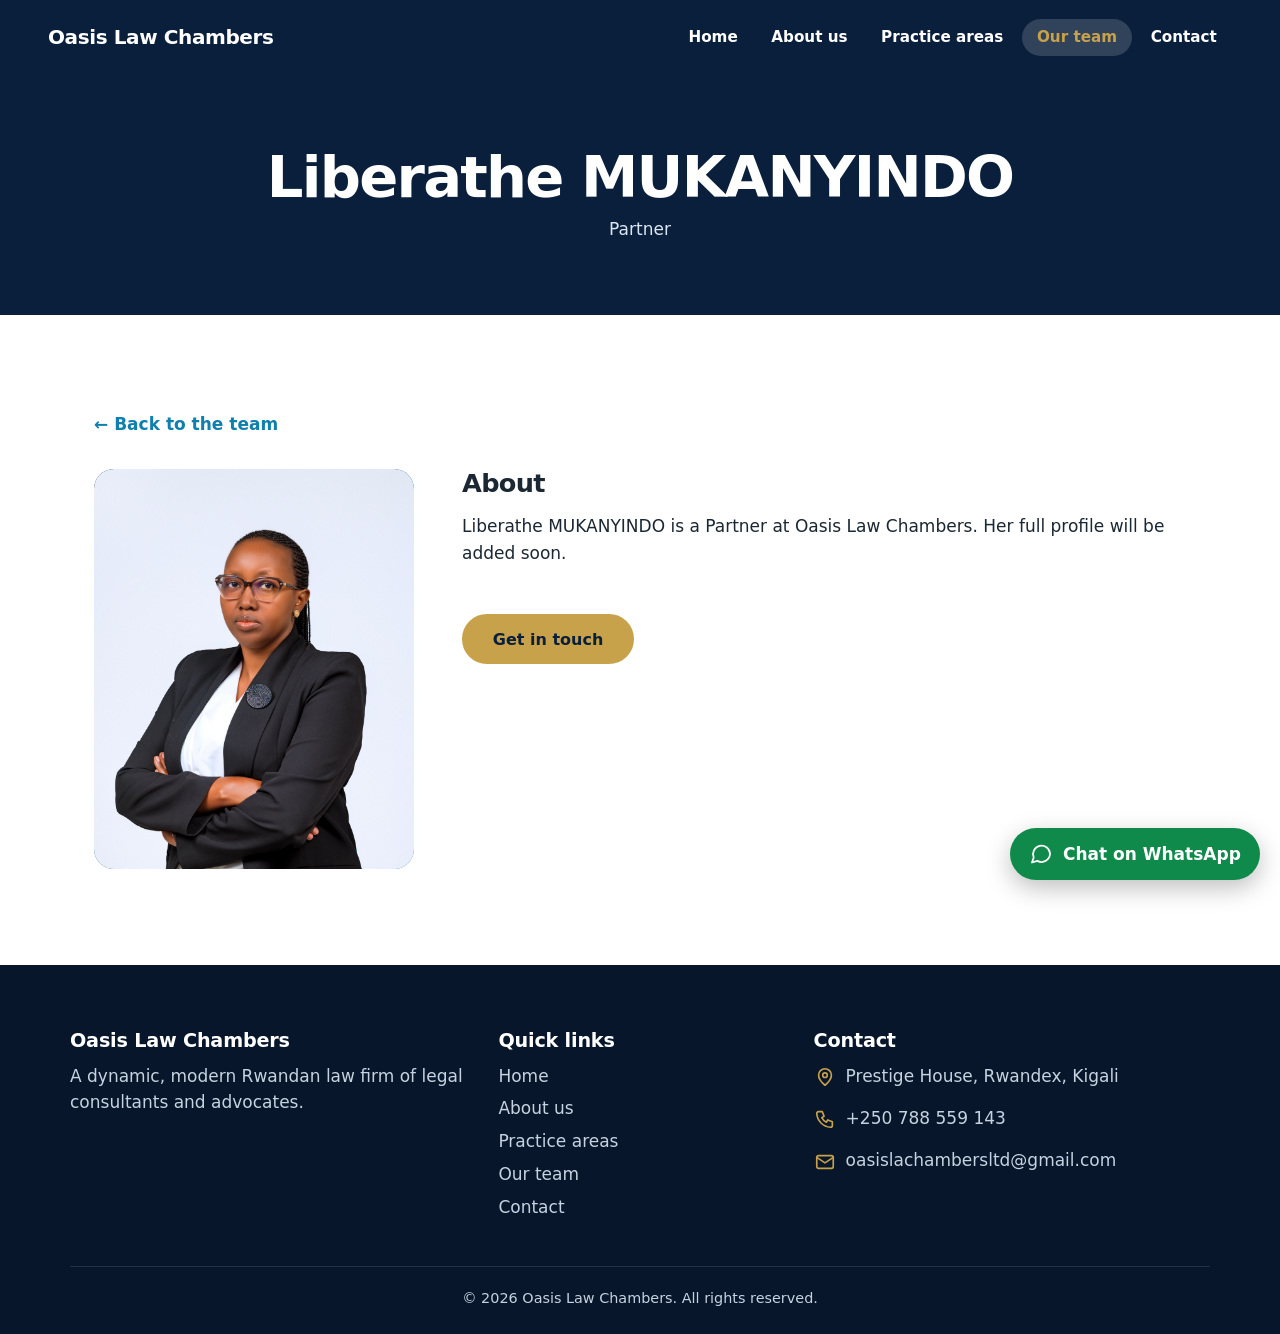
==== liberathe-mukanyindo.html @ 4e29ef84 "Oasis Law Chambers website" ====
<!DOCTYPE html>
<html lang="en">
<head>
  <meta charset="utf-8">
  <meta name="viewport" content="width=device-width, initial-scale=1">
  <title>Liberathe MUKANYINDO | Oasis Law Chambers</title>
  <meta name="description" content="Liberathe MUKANYINDO, Partner at Oasis Law Chambers, Kigali.">
  <link rel="icon" href="favicon.ico" sizes="any">
  <link rel="icon" href="favicon.png" type="image/png">
  <link rel="stylesheet" href="style.css">
</head>
<body>

  <header class="top">
    <a class="brand" href="index.html">Oasis Law Chambers</a>
    <nav>
      <a href="index.html">Home</a>
      <a href="about.html">About us</a>
      <a href="practice.html">Practice areas</a>
      <a href="team.html" class="active">Our team</a>
      <a href="contact.html">Contact</a>
    </nav>
  </header>

  <main>
    <section class="pagehead">
      <h1>Liberathe MUKANYINDO</h1>
      <p>Partner</p>
    </section>

    <section class="section">
      <a class="back" href="team.html">&larr; Back to the team</a>
      <div class="profile">
        <aside>
          <div class="photo"><span>LM</span><img src="images/Liberathe.png" alt="Liberathe MUKANYINDO" onerror="this.remove()"></div>
        </aside>

        <div>
          <h2>About</h2>
          <p>Liberathe MUKANYINDO is a Partner at Oasis Law Chambers. Her full profile will be added soon.</p>
          <!-- When her details arrive, add: facts list, areas of practice, education and previous roles -->
          <a class="btn" href="contact.html">Get in touch</a>
        </div>
      </div>
    </section>
  </main>

  <footer>
    <div class="fgrid">
      <div>
        <h3>Oasis Law Chambers</h3>
        <p>A dynamic, modern Rwandan law firm of legal consultants and advocates.</p>
      </div>
      <div>
        <h3>Quick links</h3>
        <a href="index.html">Home</a>
        <a href="about.html">About us</a>
        <a href="practice.html">Practice areas</a>
        <a href="team.html">Our team</a>
        <a href="contact.html">Contact</a>
      </div>
      <div>
        <h3>Contact</h3>
        <p>Prestige House, Rwandex, Kigali</p>
        <p><a href="tel:+250788559143">+250 788 559 143</a></p>
        <p><a href="mailto:oasislachambersltd@gmail.com">oasislachambersltd@gmail.com</a></p>
      </div>
    </div>
    <p class="copy">&copy; 2026 Oasis Law Chambers. All rights reserved.</p>
  </footer>

  <a class="whatsapp" href="https://wa.me/250788559143?text=Hello%20Oasis%20Law%20Chambers%2C%20I%20would%20like%20some%20legal%20advice." target="_blank" rel="noopener" aria-label="Chat with us on WhatsApp">
    <svg viewBox="0 0 24 24" aria-hidden="true"><path d="M21 11.5a8.5 8.5 0 0 1-12.6 7.4L3 20.5l1.7-5A8.5 8.5 0 1 1 21 11.5z"/></svg>
    <span>Chat on WhatsApp</span>
  </a>

  <script src="script.js"></script>
</body>
</html>
---- style.css ----
/* ===== Colors and motion: change them here and they update everywhere ===== */
:root {
  --navy: #0A1F3C;
  --blue: #1BA8E0;
  --blue-dark: #0F7FAE;
  --gold: #C8A24A;
  --ink: #1B2733;
  --mute: #5A6672;
  --paper: #F5F6F8;
  --line: #E1E6EB;
  --hh: 76px;                                   /* header height */
  --spring: cubic-bezier(0.22, 1, 0.36, 1);     /* smooth settle, no bounce */
  --font: -apple-system, BlinkMacSystemFont, "SF Pro Display", "Segoe UI", system-ui, sans-serif;
}

/* ===== Base text: system font, tight headings, comfortable body ===== */
* { box-sizing: border-box; }
html { scroll-behavior: smooth; }

body {
  margin: 0;
  font-family: var(--font);
  font-size: 17px;
  line-height: 1.55;
  color: var(--ink);
  background: #fff;
  -webkit-font-smoothing: antialiased;
}

h1, h2, h3, .display {
  font-family: var(--font);
  font-weight: 700;
  margin: 0 0 0.6rem;
}

h1, .display { font-size: clamp(2.4rem, 6vw, 4.4rem); line-height: 1.05; letter-spacing: -0.03em; }
h2 { font-size: clamp(1.9rem, 3.6vw, 2.8rem); line-height: 1.1; letter-spacing: -0.025em; }
h3 { font-size: 1.2rem; line-height: 1.25; letter-spacing: -0.01em; color: var(--navy); }
p { margin: 0 0 1rem; }
a { color: var(--blue-dark); }
:focus-visible { outline: 3px solid var(--blue); outline-offset: 3px; }

/* ===== Top info bar (home page) ===== */
.infobar {
  display: flex;
  flex-wrap: wrap;
  justify-content: space-between;
  align-items: center;
  gap: 0.4rem 1.5rem;
  padding: 0.5rem clamp(1rem, 4vw, 3rem);
  background: #07162b;
  color: #c6d2df;
  font-size: 0.88rem;
}

.infobar div { display: flex; flex-wrap: wrap; gap: 0.3rem 1.5rem; }
.infobar a { color: #c6d2df; text-decoration: none; }
.infobar a:hover { color: var(--gold); }
.infobar .tag { color: var(--gold); font-weight: 600; }

/* ===== Header: clear over the banner, frosted glass after scrolling ===== */
.top {
  position: sticky;
  top: 0;
  z-index: 50;
  display: flex;
  align-items: center;
  justify-content: space-between;
  gap: 1rem;
  height: var(--hh);
  margin-bottom: calc(var(--hh) * -1);
  padding: 0 clamp(1rem, 4vw, 3rem);
  background: transparent;
  border-bottom: 1px solid transparent;
  transition: background 0.35s, border-color 0.35s, -webkit-backdrop-filter 0.35s, backdrop-filter 0.35s;
}

.top.solid {
  background: rgba(10, 31, 60, 0.86);
  border-bottom-color: rgba(255, 255, 255, 0.14);
  -webkit-backdrop-filter: blur(20px) saturate(180%);
  backdrop-filter: blur(20px) saturate(180%);
}

.brand {
  font-size: 1.25rem;
  font-weight: 700;
  letter-spacing: -0.02em;
  color: #fff;
  text-decoration: none;
}

nav { display: flex; gap: 0.2rem; }

nav a {
  padding: 0.45rem 0.95rem;
  border-radius: 999px;
  color: #fff;
  font-weight: 600;
  font-size: 0.95rem;
  text-decoration: none;
  transition: background 0.2s;
}

nav a:hover { background: rgba(255, 255, 255, 0.1); }
nav a.active { background: rgba(255, 255, 255, 0.16); color: var(--gold); }

/* ===== Buttons: pill shaped, react the instant they are pressed ===== */
.btn {
  display: inline-block;
  padding: 0.85rem 1.8rem;
  background: var(--gold);
  color: var(--navy);
  font: 600 1rem var(--font);
  border: 2px solid var(--gold);
  border-radius: 999px;
  text-decoration: none;
  cursor: pointer;
  transition: transform 0.3s var(--spring), background 0.2s, color 0.2s;
}

.btn:hover { transform: translateY(-2px); background: #d8b45c; }
.btn:active { transform: scale(0.97); transition-duration: 0.1s; }
.btn.ghost { background: transparent; color: #fff; border-color: rgba(255, 255, 255, 0.7); }
.btn.ghost:hover { background: #fff; color: var(--navy); }
.btn.dark { background: var(--navy); color: #fff; border-color: var(--navy); }
.btn.dark:hover { background: var(--blue-dark); border-color: var(--blue-dark); }
button.btn { justify-self: start; }

/* ===== Home landing slideshow ===== */
.hero-bg {
  position: relative;
  overflow: hidden;
  display: flex;
  align-items: center;
  min-height: 86vh;
  padding-top: var(--hh);
  color: #fff;
  background: var(--navy);
  touch-action: pan-y;
}

.slides { position: absolute; top: -15%; bottom: -15%; left: 0; right: 0; will-change: transform; }

.slide {
  position: absolute;
  inset: 0;
  background-size: cover;
  background-position: center;
  opacity: 0;
  transition: opacity 1.5s ease;
}

.slide.active { opacity: 1; }
.slide.active, .slide.leaving { animation: zoom 10s ease-out forwards; }

.hero-bg::before {
  content: "";
  position: absolute;
  inset: 0;
  z-index: 1;
  background: linear-gradient(90deg, rgba(10, 31, 60, 0.88), rgba(10, 31, 60, 0.4));
}

.hero { position: relative; z-index: 2; width: 100%; max-width: 1140px; margin: 0 auto; padding: 4rem 1.5rem 6rem; }
.captions { display: grid; }

.caption {
  grid-area: 1 / 1;
  opacity: 0;
  visibility: hidden;
  transition: opacity 0.7s ease, visibility 0.7s;
}

.caption.active { opacity: 1; visibility: visible; }
.hero h1, .hero .display { max-width: 16ch; margin-bottom: 1.2rem; color: #fff; }
.hero .lede { max-width: 46ch; font-size: clamp(1.15rem, 2vw, 1.4rem); line-height: 1.45; color: #e6eef7; }
.hero .small { max-width: 46ch; margin-bottom: 2rem; font-size: 0.95rem; letter-spacing: 0.01em; color: #b9c8d8; }
.hero .lede + .btn { margin-top: 1rem; }

.dots { position: absolute; left: 0; right: 0; bottom: 1.75rem; z-index: 3; display: flex; justify-content: center; gap: 0.6rem; }

.dot {
  position: relative;
  width: 10px;
  height: 10px;
  padding: 0;
  border: 0;
  border-radius: 999px;
  background: rgba(255, 255, 255, 0.45);
  cursor: pointer;
  transition: width 0.4s var(--spring), background 0.3s, transform 0.1s;
}

.dot::after { content: ""; position: absolute; inset: -12px; }
.dot:active { transform: scale(0.85); }
.dot.active { width: 30px; background: var(--gold); }

@keyframes zoom { from { transform: scale(1); } to { transform: scale(1.12); } }
@keyframes slideup { from { opacity: 0; transform: translateY(30px); } to { opacity: 1; transform: none; } }

.caption.active h1, .caption.active .display { animation: slideup 0.9s var(--spring) 0.1s backwards; }
.caption.active .lede { animation: slideup 0.9s var(--spring) 0.25s backwards; }
.caption.active .small { animation: slideup 0.9s var(--spring) 0.4s backwards; }
.caption.active .btn { animation: slideup 0.9s var(--spring) 0.55s backwards; }

/* ===== Banner on inner pages ===== */
.pagehead {
  padding: calc(4.5rem + var(--hh)) 1.5rem 4.5rem;
  text-align: center;
  color: #fff;
  background:
    linear-gradient(rgba(10, 31, 60, 0.82), rgba(10, 31, 60, 0.82)),
    url(images/hero.jpg) center / cover,
    var(--navy);
}

.pagehead h1 { margin: 0 0 0.5rem; font-size: clamp(2.2rem, 5vw, 3.6rem); color: #fff; animation: slideup 0.8s var(--spring) 0.1s backwards; }
.pagehead p { margin: 0; color: #dbe6f1; animation: slideup 0.8s var(--spring) 0.3s backwards; }

/* ===== Sections ===== */
.section { max-width: 1140px; margin: 0 auto; padding: 6rem 1.5rem; }
.alt { background: var(--paper); }
.center { margin-top: 3rem; text-align: center; }
.lead { max-width: 60ch; font-size: 1.15rem; color: var(--mute); }
.split { display: grid; grid-template-columns: 1fr 1.6fr; gap: 3rem; align-items: start; }
.intro { font-size: 1.35rem; line-height: 1.45; font-weight: 600; letter-spacing: -0.01em; color: var(--navy); }

.more {
  display: inline-block;
  font-weight: 600;
  color: var(--blue-dark);
  text-decoration: none;
  border-bottom: 2px solid var(--gold);
}

/* ===== Cards (practice areas, values) ===== */
.grid { display: grid; grid-template-columns: repeat(auto-fit, minmax(250px, 1fr)); gap: 1.5rem; margin-top: 2.5rem; }

.grid > div {
  padding: 2rem 1.75rem;
  background: #fff;
  border: 1px solid var(--line);
  border-radius: 20px;
  box-shadow: 0 1px 2px rgba(10, 31, 60, 0.04), 0 8px 24px rgba(10, 31, 60, 0.06);
  transition: transform 0.5s var(--spring), box-shadow 0.5s var(--spring);
}

.grid > div:hover { transform: translateY(-8px) scale(1.02); box-shadow: 0 2px 4px rgba(10, 31, 60, 0.05), 0 24px 48px rgba(10, 31, 60, 0.14); }
.grid > div:active { transform: scale(0.99); transition-duration: 0.1s; }
.grid p { margin: 0 0 0.5rem; color: var(--mute); }
.grid .more { margin-top: 0.6rem; }

.icon {
  display: block;
  box-sizing: content-box;
  width: 26px;
  height: 26px;
  padding: 14px;
  margin-bottom: 1.2rem;
  border-radius: 50%;
  background: #e6f5fc;
  fill: none;
  stroke: var(--blue-dark);
  stroke-width: 1.8;
  stroke-linecap: round;
  stroke-linejoin: round;
  transition: background 0.3s, stroke 0.3s, transform 0.5s var(--spring);
}

.grid > div:hover .icon, .vm > div:hover .icon { background: var(--navy); stroke: var(--gold); transform: scale(1.1); }

/* ===== About page ===== */
.about-text { max-width: 760px; }

.clients {
  margin-top: 2.5rem;
  padding: 1.75rem;
  background: var(--paper);
  border-radius: 20px;
}

.clients p { margin: 0 0 0.8rem; font-weight: 600; color: var(--navy); }
.clients ul { display: flex; flex-wrap: wrap; gap: 0.6rem; list-style: none; padding: 0; margin: 0; }
.clients li { padding: 0.35rem 1rem; background: #fff; border: 1px solid var(--line); border-radius: 999px; }
.clients li.more-pill { border-color: var(--gold); font-weight: 600; }

.vm { display: grid; grid-template-columns: repeat(auto-fit, minmax(280px, 1fr)); gap: 1.5rem; margin: 3rem 0; }

.vm > div {
  padding: 2.5rem;
  background: var(--navy);
  color: #fff;
  border-radius: 24px;
  transition: transform 0.5s var(--spring);
}

.vm > div:hover { transform: translateY(-6px) scale(1.01); }
.vm h3 { font-size: 1.5rem; color: var(--gold); }
.vm p { margin: 0; color: #dbe6f1; }
.vm .icon { background: rgba(255, 255, 255, 0.1); stroke: var(--gold); }
.values-title { margin: 0; font-size: 1.8rem; }

/* ===== Team cards and profile pages ===== */
.team-grid { display: grid; grid-template-columns: repeat(auto-fit, minmax(260px, 1fr)); gap: 1.75rem; margin-top: 2.5rem; }

.member {
  display: block;
  overflow: hidden;
  background: #fff;
  border: 1px solid var(--line);
  border-radius: 20px;
  color: inherit;
  text-decoration: none;
  box-shadow: 0 1px 2px rgba(10, 31, 60, 0.04), 0 8px 24px rgba(10, 31, 60, 0.06);
  transition: transform 0.5s var(--spring), box-shadow 0.5s var(--spring);
}

.member:hover { transform: translateY(-8px) scale(1.02); box-shadow: 0 24px 48px rgba(10, 31, 60, 0.16); }
.member:active { transform: scale(0.99); transition-duration: 0.1s; }

.photo {
  position: relative;
  display: grid;
  place-items: center;
  aspect-ratio: 4 / 5;
  overflow: hidden;
  background: linear-gradient(135deg, var(--navy), var(--blue-dark));
  color: var(--gold);
  font: 600 3rem var(--font);
}

.photo img { position: absolute; inset: 0; width: 100%; height: 100%; object-fit: cover; transition: transform 0.8s var(--spring); }
.member:hover .photo img { transform: scale(1.08); }
.member-info { padding: 1.25rem 1.5rem 1.6rem; }
.member h3 { margin: 0 0 0.2rem; }
.member .role { margin: 0 0 0.5rem; color: var(--blue-dark); font-weight: 600; }
.member .tagline { margin: 0; color: var(--mute); font-size: 0.95rem; }

.back { display: inline-block; margin-bottom: 2rem; font-weight: 600; color: var(--blue-dark); text-decoration: none; }
.profile { display: grid; grid-template-columns: 320px 1fr; gap: 3rem; align-items: start; }
.profile aside { position: sticky; top: 6rem; }
.profile .photo { border-radius: 20px; }
.profile h2 { margin: 2.5rem 0 1rem; font-size: 1.6rem; }
.profile h2:first-child { margin-top: 0; }
.facts { list-style: none; padding: 0; margin: 1.25rem 0 0; }
.facts li { padding: 0.8rem 0; border-bottom: 1px solid var(--line); }
.facts strong { display: block; color: var(--navy); }
.chips { display: flex; flex-wrap: wrap; gap: 0.6rem; list-style: none; padding: 0; margin: 0; }
.chips li { padding: 0.4rem 1rem; background: #e6f5fc; color: var(--navy); border-radius: 999px; font-weight: 600; font-size: 0.95rem; }
.list { padding-left: 1.2rem; margin: 0 0 1rem; }
.list li { margin-bottom: 0.4rem; }
.profile .btn { margin-top: 2rem; }

/* ===== Contact page, form and map ===== */
.contact { display: grid; grid-template-columns: 1fr 1.3fr; gap: 3rem; }
.info { list-style: none; padding: 0; margin: 1.5rem 0 0; }
.info li { display: flex; align-items: center; gap: 0.8rem; margin-bottom: 1rem; }
.info a { color: var(--ink); }
.mini { flex: none; width: 24px; height: 24px; fill: none; stroke: var(--blue-dark); stroke-width: 1.8; stroke-linecap: round; stroke-linejoin: round; }

form { display: grid; gap: 1.2rem; }
label { display: grid; gap: 0.4rem; font-weight: 600; }

input, textarea, select {
  font: inherit;
  font-weight: 400;
  padding: 0.85rem 1rem;
  background: #fff;
  border: 1px solid #c9d1d9;
  border-radius: 14px;
  transition: border-color 0.2s, box-shadow 0.2s;
}

input:focus, textarea:focus, select:focus { outline: none; border-color: var(--blue); box-shadow: 0 0 0 4px rgba(27, 168, 224, 0.25); }
.hp { position: absolute; left: -9999px; }
#form-msg { margin: 0; font-weight: 600; color: var(--blue-dark); }
.mapwrap { max-width: 1140px; margin: 0 auto; padding: 0 1.5rem 5rem; }
.map { display: block; width: 100%; height: 420px; border: 0; border-radius: 24px; box-shadow: 0 12px 40px rgba(10, 31, 60, 0.14); }

/* ===== Banks strip ===== */
.band { padding: 4rem 1.5rem; background: var(--navy); color: #fff; text-align: center; }
.band p { margin: 0 0 1rem; }
.band .band-title { margin-bottom: 0.4rem; font-size: clamp(1.5rem, 3vw, 2.1rem); font-weight: 700; letter-spacing: -0.02em; }
.band .band-sub { margin-bottom: 1.5rem; color: #c6d2df; }
.band ul { display: flex; flex-wrap: wrap; justify-content: center; gap: 0.8rem; list-style: none; padding: 0; margin: 0; }
.band li { padding: 0.45rem 1.25rem; border: 1px solid rgba(255, 255, 255, 0.3); border-radius: 999px; }
.band li.more-pill { color: var(--gold); border-color: var(--gold); }

/* ===== Footer ===== */
footer { padding: 4rem clamp(1rem, 4vw, 3rem) 1.5rem; background: #07162b; color: #c6d2df; }
.fgrid { display: grid; grid-template-columns: 1.4fr 1fr 1.4fr; gap: 2rem; max-width: 1140px; margin: 0 auto; }
footer h3 { color: #fff; }
footer a { display: block; margin-bottom: 0.4rem; color: #c6d2df; text-decoration: none; }
footer a:hover { color: var(--gold); }
.copy { max-width: 1140px; margin: 2.5rem auto 0; padding-top: 1.25rem; border-top: 1px solid rgba(255, 255, 255, 0.12); text-align: center; font-size: 0.9rem; }

/* ===== WhatsApp button ===== */
.whatsapp {
  position: fixed;
  right: 1.25rem;
  bottom: 1.25rem;
  z-index: 40;
  display: flex;
  align-items: center;
  gap: 0.6rem;
  padding: 0.8rem 1.2rem;
  background: #0F8A4B;
  color: #fff;
  font-weight: 600;
  text-decoration: none;
  border-radius: 999px;
  box-shadow: 0 8px 24px rgba(0, 0, 0, 0.25);
  transition: transform 0.3s var(--spring), background 0.2s;
}

.whatsapp:hover { background: #0c6e3c; transform: translateY(-2px); }
.whatsapp:active { transform: scale(0.96); transition-duration: 0.1s; }
.whatsapp svg { width: 24px; height: 24px; fill: none; stroke: #fff; stroke-width: 1.8; stroke-linecap: round; stroke-linejoin: round; }

/* ===== Motion between pages and while scrolling ===== */
@keyframes pagein { from { opacity: 0; } to { opacity: 1; } }
body { animation: pagein 0.5s ease backwards; }
body.leaving { opacity: 0; transition: opacity 0.25s; }

.js .rv { opacity: 0; transform: translateY(28px); transition: opacity 0.8s var(--spring), transform 0.8s var(--spring); }
.js .rv.in { opacity: 1; transform: none; }

/* ===== Phones and small screens ===== */
@media (max-width: 800px) {
  .top {
    height: auto;
    margin-bottom: 0;
    flex-direction: column;
    gap: 0.4rem;
    padding: 0.7rem 1rem;
    background: rgba(10, 31, 60, 0.92);
    -webkit-backdrop-filter: blur(20px);
    backdrop-filter: blur(20px);
  }

  nav { flex-wrap: wrap; justify-content: center; }
  .hero-bg { padding-top: 0; min-height: 80vh; }
  .hero { padding: 3rem 1.25rem 5rem; }
  .pagehead { padding-top: 4rem; }
  .section { padding: 4rem 1.25rem; }
  .split, .contact, .fgrid { grid-template-columns: 1fr; gap: 1.5rem; }
  .profile { grid-template-columns: 1fr; gap: 2rem; }
  .profile aside { position: static; }
  .infobar { justify-content: center; text-align: center; }
  .whatsapp span { display: none; }
  .whatsapp { padding: 0.9rem; }
}

/* ===== Accessibility: reduced motion, transparency and contrast ===== */
@media (prefers-reduced-motion: reduce) {
  *, *::before { animation: none !important; transition: opacity 0.2s !important; }
  .js .rv { opacity: 1; transform: none; }
}

@media (prefers-reduced-transparency: reduce) {
  .top.solid, .top { -webkit-backdrop-filter: none; backdrop-filter: none; background: var(--navy); }
}

@media (prefers-contrast: more) {
  .grid > div, .member, input, textarea, select { border-color: var(--ink); }
  .top { background: var(--navy); }
}

.photo img { object-position: center 15%; }
.member:hover .photo img { transform: scale(1.03); }
.member:hover { transform: translateY(-8px); } 

/* ===== Footer contact icons ===== */
.fgrid > div:last-child p {
  position: relative;
  padding-left: 2rem;
}

.fgrid > div:last-child p::before {
  content: "";
  position: absolute;
  left: 0;
  top: 0.2rem;
  width: 22px;
  height: 22px;
  background: var(--gold);
  -webkit-mask: var(--icon) center / contain no-repeat;
  mask: var(--icon) center / contain no-repeat;
}

.fgrid > div:last-child p:nth-of-type(1) {
  --icon: url("data:image/svg+xml,%3Csvg xmlns='http://www.w3.org/2000/svg' viewBox='0 0 24 24' fill='none' stroke='black' stroke-width='1.8' stroke-linecap='round' stroke-linejoin='round'%3E%3Cpath d='M12 21s7-6 7-11a7 7 0 0 0-14 0c0 5 7 11 7 11z'/%3E%3Ccircle cx='12' cy='10' r='2.5'/%3E%3C/svg%3E");
}

.fgrid > div:last-child p:nth-of-type(2) {
  --icon: url("data:image/svg+xml,%3Csvg xmlns='http://www.w3.org/2000/svg' viewBox='0 0 24 24' fill='none' stroke='black' stroke-width='1.8' stroke-linecap='round' stroke-linejoin='round'%3E%3Cpath d='M5 4h4l2 5-2.5 1.5a11 11 0 0 0 5 5L15 13l5 2v4a2 2 0 0 1-2 2A16 16 0 0 1 3 6a2 2 0 0 1 2-2z'/%3E%3C/svg%3E");
}

.fgrid > div:last-child p:nth-of-type(3) {
  --icon: url("data:image/svg+xml,%3Csvg xmlns='http://www.w3.org/2000/svg' viewBox='0 0 24 24' fill='none' stroke='black' stroke-width='1.8' stroke-linecap='round' stroke-linejoin='round'%3E%3Crect x='3' y='5' width='18' height='14' rx='2'/%3E%3Cpath d='M3 7l9 6 9-6'/%3E%3C/svg%3E");
} 
/* ===== Statistics ===== */
.stats {
  padding: 4.5rem 1.5rem;
  background: linear-gradient(135deg, var(--navy), #0d3358);
  color: #fff;
}

.stats-grid {
  display: grid;
  grid-template-columns: repeat(auto-fit, minmax(200px, 1fr));
  gap: 2rem;
  max-width: 1140px;
  margin: 0 auto;
  text-align: center;
}

.stats-grid > div + div { border-left: 1px solid rgba(255, 255, 255, 0.14); }

.num {
  display: block;
  font-size: clamp(2.8rem, 6vw, 4.2rem);
  font-weight: 700;
  line-height: 1;
  letter-spacing: -0.03em;
  color: var(--gold);
  font-variant-numeric: tabular-nums;
}

.stats p { margin: 0.8rem 0 0; color: #c6d2df; font-size: 0.98rem; }

@media (max-width: 800px) {
  .stats-grid > div + div { border-left: 0; }
}
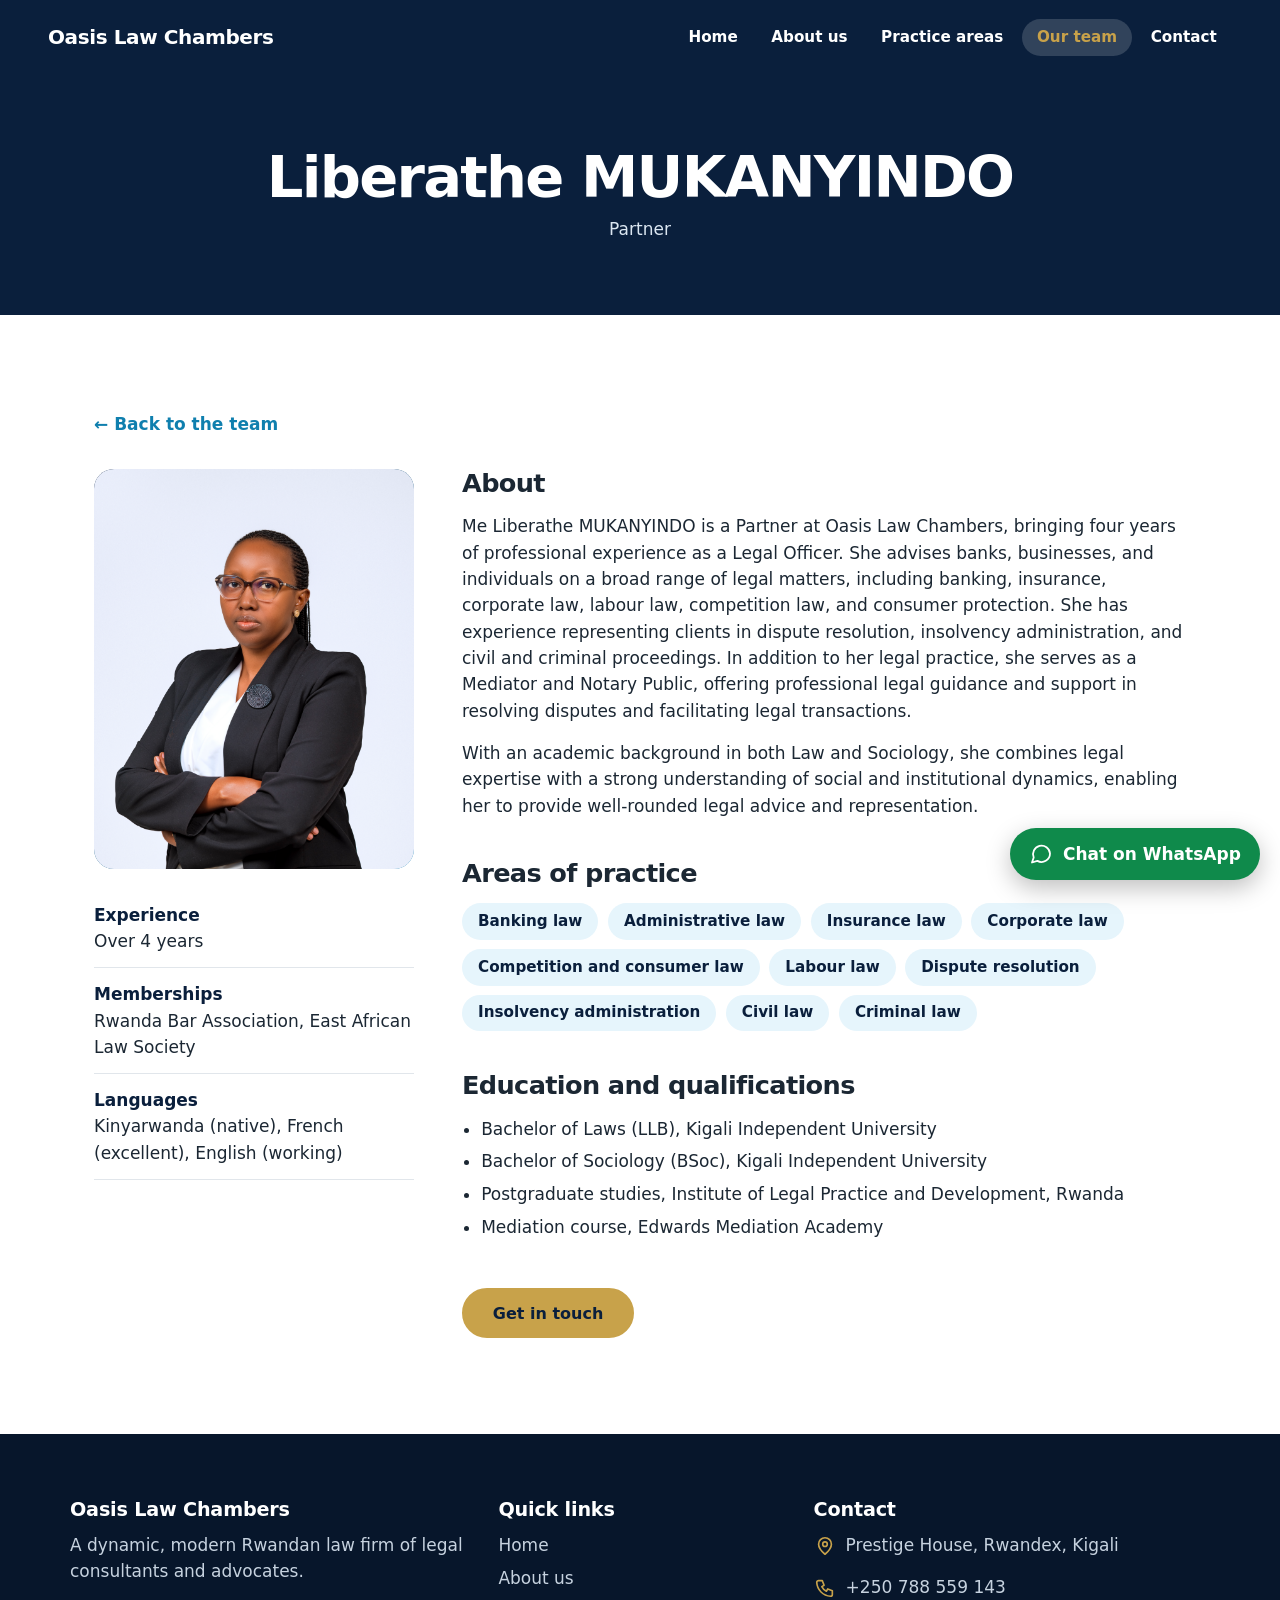
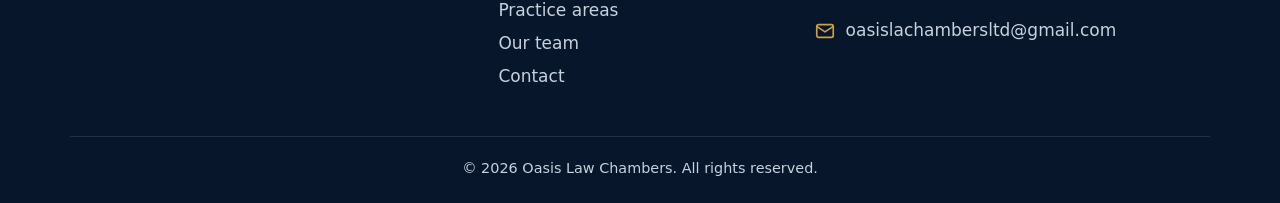
==== commit 4acd1420: "describe your change" ====
--- a/liberathe-mukanyindo.html
+++ b/liberathe-mukanyindo.html
@@ -33,13 +33,42 @@
       <div class="profile">
         <aside>
           <div class="photo"><span>LM</span><img src="images/Liberathe.png" alt="Liberathe MUKANYINDO" onerror="this.remove()"></div>
+            <ul class="facts">
+          <li><strong>Experience</strong>Over 4 years</li>
+          <li><strong>Memberships</strong>Rwanda Bar Association, East African Law Society</li>
+          <li><strong>Languages</strong>Kinyarwanda (native), French (excellent), English (working)</li>
+          </ul>
         </aside>
 
         <div>
           <h2>About</h2>
-          <p>Liberathe MUKANYINDO is a Partner at Oasis Law Chambers. Her full profile will be added soon.</p>
-          <!-- When her details arrive, add: facts list, areas of practice, education and previous roles -->
-          <a class="btn" href="contact.html">Get in touch</a>
+     <p>Me Liberathe MUKANYINDO is a Partner at Oasis Law Chambers, bringing four years of professional experience as a Legal Officer. She advises banks, businesses, and individuals on a broad range of legal matters, including banking, insurance, corporate law, labour law, competition law, and consumer protection.
+
+She has experience representing clients in dispute resolution, insolvency administration, and civil and criminal proceedings. In addition to her legal practice, she serves as a Mediator and Notary Public, offering professional legal guidance and support in resolving disputes and facilitating legal transactions.</p>
+        <p>With an academic background in both Law and Sociology, she combines legal expertise with a strong understanding of social and institutional dynamics, enabling her to provide well-rounded legal advice and representation.</p> 
+
+              <h2>Areas of practice</h2>
+          <ul class="chips">
+          <li>Banking law</li>
+          <li>Administrative law</li>
+          <li>Insurance law</li>
+          <li>Corporate law</li>
+          <li>Competition and consumer law</li>
+          <li>Labour law</li>
+          <li>Dispute resolution</li>
+          <li>Insolvency administration</li>
+          <li>Civil law</li>
+          <li>Criminal law</li>
+          </ul>
+
+          <h2>Education and qualifications</h2>
+          <ul class="list">
+          <li>Bachelor of Laws (LLB), Kigali Independent University</li>
+          <li>Bachelor of Sociology (BSoc), Kigali Independent University</li>
+          <li>Postgraduate studies, Institute of Legal Practice and Development, Rwanda</li>
+          <li>Mediation course, Edwards Mediation Academy</li> 
+          </ul>
+          <a class="btn" href="contact.html">Get in touch</a> 
         </div>
       </div>
     </section>
--- a/style.css
+++ b/style.css
@@ -532,4 +532,46 @@
 
 @media (max-width: 800px) {
   .stats-grid > div + div { border-left: 0; }
+} 
+/* ===== Phone layout: menu button, compact top bar, smaller cards ===== */
+.burger { display: none; }
+
+@media (max-width: 800px) {
+  .infobar { flex-wrap: nowrap; justify-content: space-between; padding: 0.45rem 1rem; font-size: 0.85rem; }
+  .infobar div a:nth-child(2), .infobar div span { display: none; }
+
+  .top { flex-direction: row; justify-content: space-between; align-items: center; gap: 0; padding: 0.6rem 1rem; background: rgba(10, 31, 60, 0.94); }
+  .brand { font-size: 1.1rem; }
+
+  .burger { display: block; position: relative; width: 44px; height: 44px; border: 0; border-radius: 50%; background: rgba(255, 255, 255, 0.12); cursor: pointer; }
+  .burger::before, .burger::after { content: ""; position: absolute; left: 13px; right: 13px; height: 2px; border-radius: 2px; background: #fff; transition: top 0.35s var(--spring), transform 0.35s var(--spring); }
+  .burger::before { top: 17px; }
+  .burger::after { top: 25px; }
+  .top.menu-open .burger::before { top: 21px; transform: rotate(45deg); }
+  .top.menu-open .burger::after { top: 21px; transform: rotate(-45deg); }
+
+  .top nav { display: none; position: absolute; top: 100%; left: 0; right: 0; flex-direction: column; gap: 0.2rem; padding: 0.6rem 1rem 1rem; background: rgba(10, 31, 60, 0.98); border-top: 1px solid rgba(255, 255, 255, 0.12); }
+  .top.menu-open nav { display: flex; }
+  .top nav a { padding: 0.85rem 1rem; font-size: 1.05rem; }
+
+  .section { padding: 3.25rem 1.25rem; }
+  .hero { padding: 2.5rem 1.25rem 4.5rem; }
+  .pagehead { padding: 3rem 1.25rem; }
+  .grid { gap: 1rem; margin-top: 1.75rem; }
+  .grid > div { padding: 1.4rem 1.25rem; }
+  .team-grid { grid-template-columns: repeat(2, 1fr); gap: 1rem; margin-top: 1.75rem; }
+  .photo { aspect-ratio: 1 / 1.1; font-size: 2rem; }
+  .member-info { padding: 0.9rem; }
+  .member h3 { font-size: 1rem; }
+  .member .role { font-size: 0.85rem; }
+  .member .tagline { display: none; }
+  .profile .photo { max-width: 260px; margin: 0 auto; }
+  .stats { padding: 3rem 1.25rem; }
+  .stats-grid { grid-template-columns: 1fr 1fr; gap: 2rem 1rem; }
+  .stats-grid > div + div { border-left: 0; }
+  .map { height: 300px; }
+}
+
+@media (hover: none) {
+  .grid > div:hover, .member:hover, .vm > div:hover { transform: none; }
 } 
